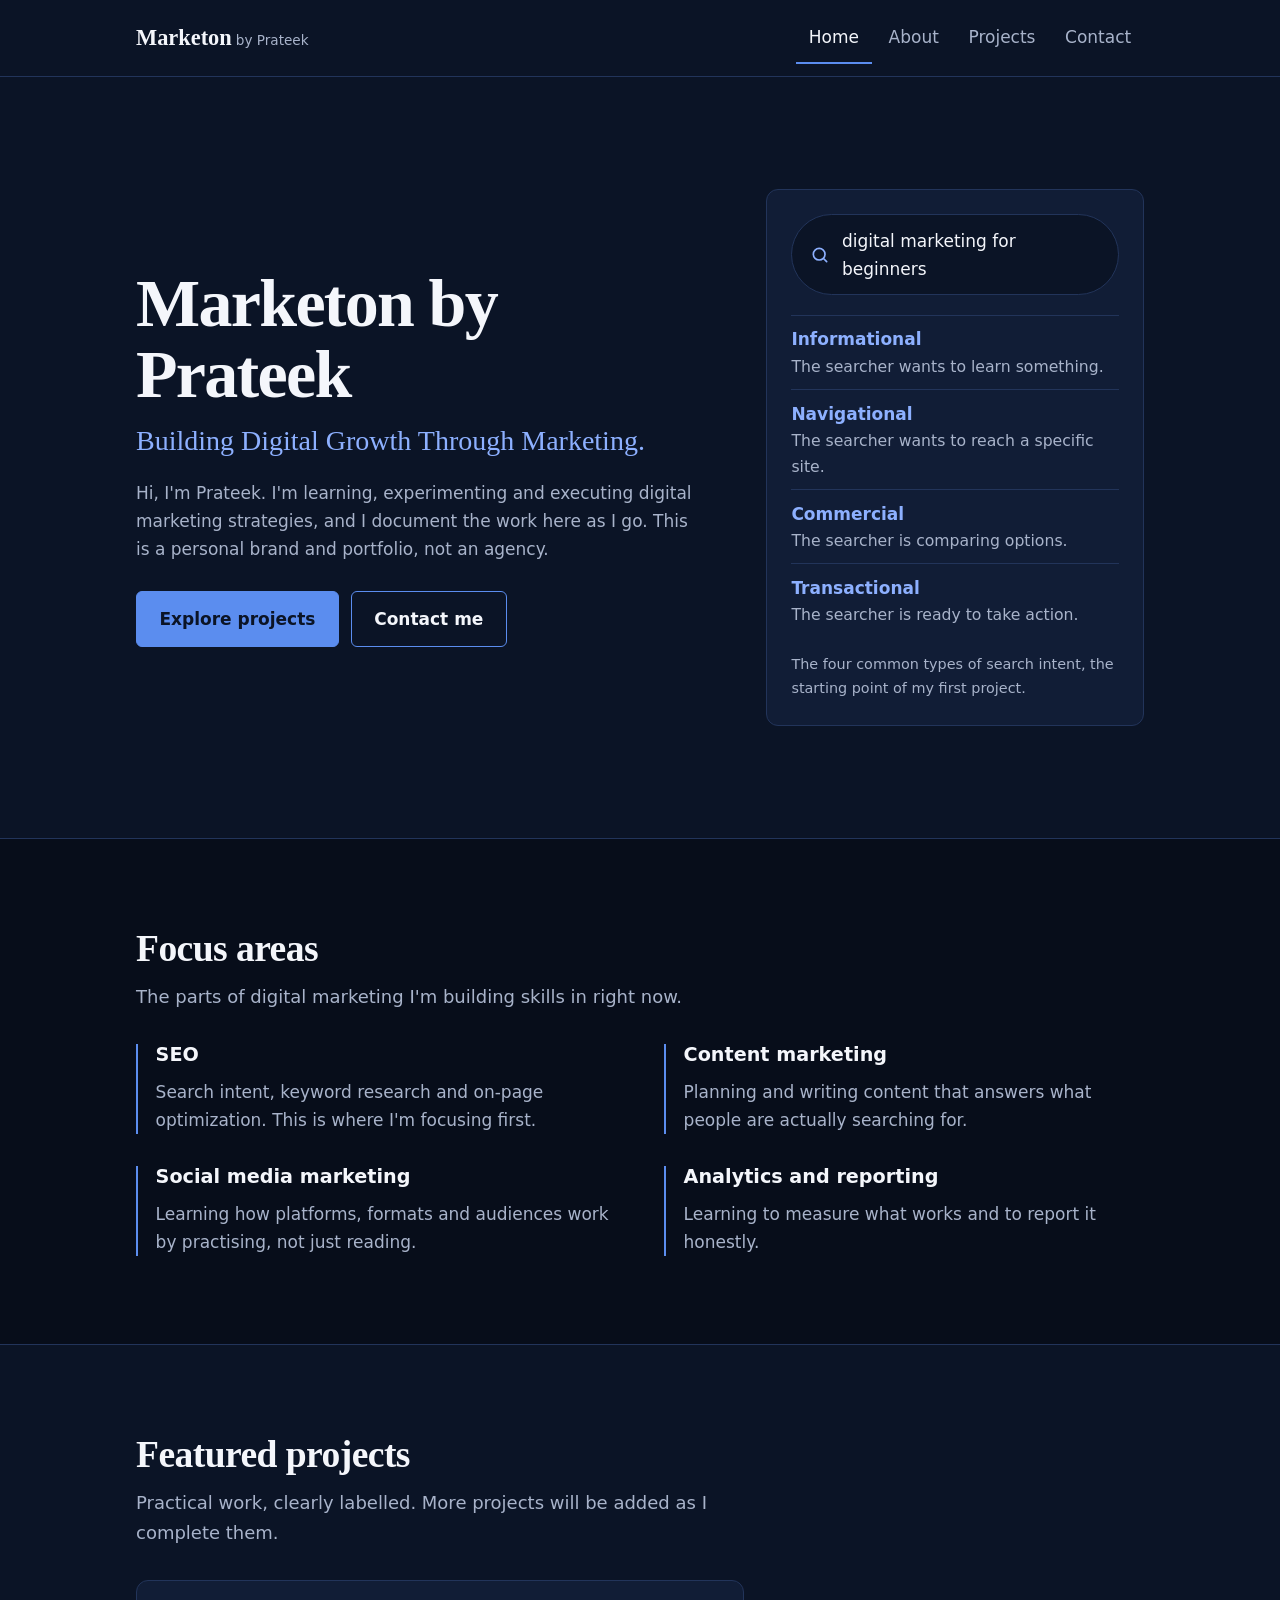
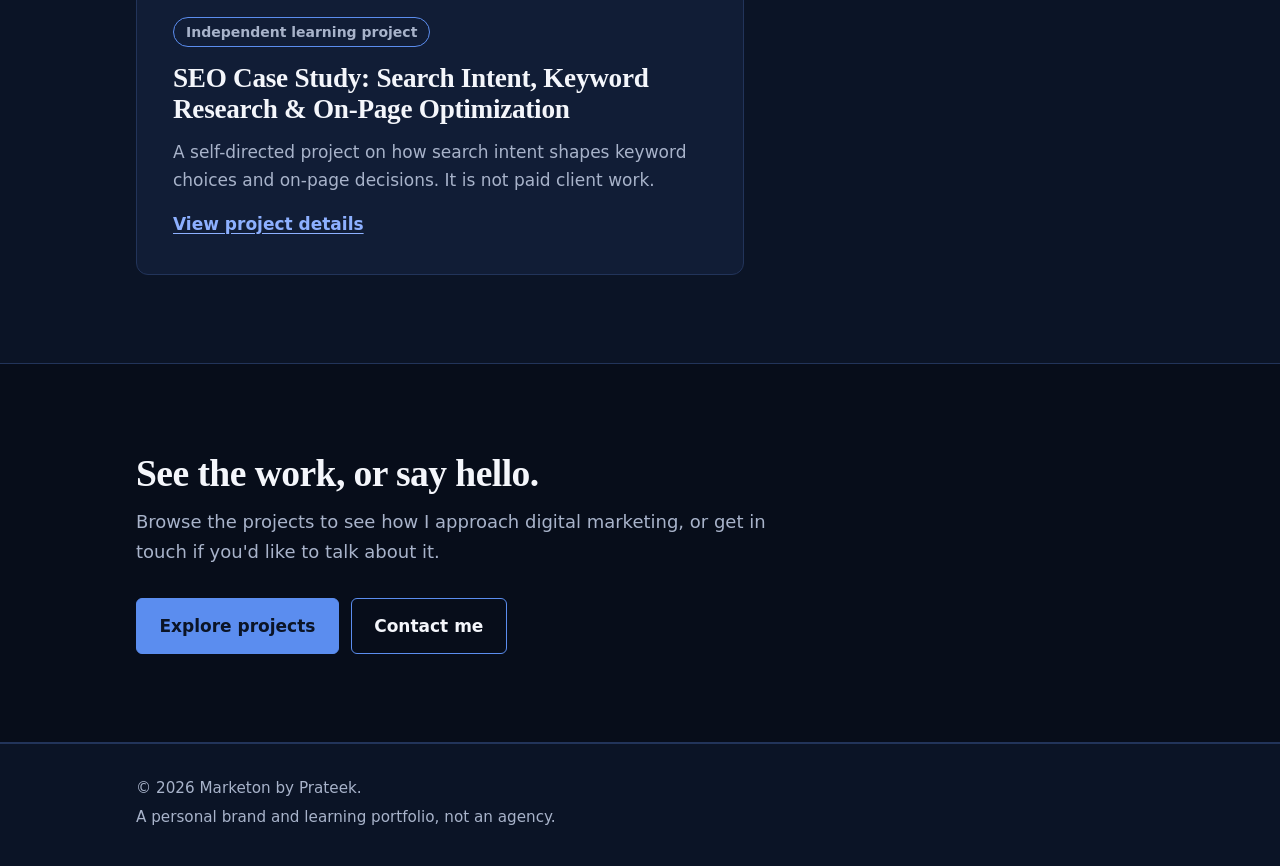
==== index.html @ 0f586333 "Add files via upload" ====
<!DOCTYPE html>
<html lang="en">
<head>
  <meta charset="utf-8">
  <meta name="viewport" content="width=device-width, initial-scale=1">
  <title>Marketon by Prateek | Digital Marketing Portfolio</title>
  <meta name="description" content="Personal digital marketing portfolio of Prateek. Learning, experimenting and executing digital marketing strategies, starting with SEO.">
  <meta name="theme-color" content="#0b1426">
  <meta property="og:type" content="website">
  <meta property="og:title" content="Marketon by Prateek | Digital Marketing Portfolio">
  <meta property="og:description" content="Building Digital Growth Through Marketing. Learning, experimenting and executing digital marketing strategies.">
  <link rel="icon" href="favicon.svg" type="image/svg+xml">
  <link rel="stylesheet" href="style.css">
  <script src="main.js" defer></script>
</head>
<body>
  <a class="skip-link" href="#main">Skip to main content</a>

  <header class="site-header">
    <div class="wrap site-header-inner">
      <a class="brand" href="index.html">Marketon<span>by Prateek</span></a>
      <nav class="site-nav" aria-label="Main">
        <ul>
          <li><a href="index.html" aria-current="page">Home</a></li>
          <li><a href="about.html">About</a></li>
          <li><a href="projects.html">Projects</a></li>
          <li><a href="contact.html">Contact</a></li>
        </ul>
      </nav>
    </div>
  </header>

  <main id="main" tabindex="-1">

    <!-- Hero -->
    <section class="hero" aria-labelledby="hero-title">
      <div class="wrap hero-grid">
        <div>
          <h1 id="hero-title">Marketon by Prateek</h1>
          <p class="hero-tagline">Building Digital Growth Through Marketing.</p>
          <p class="hero-text">Hi, I'm Prateek. I'm learning, experimenting and executing digital marketing strategies, and I document the work here as I go. This is a personal brand and portfolio, not an agency.</p>
          <div class="button-row">
            <a class="btn btn-primary" href="projects.html">Explore projects</a>
            <a class="btn btn-ghost" href="contact.html">Contact me</a>
          </div>
        </div>

        <figure class="intent-figure">
          <div class="search-bar">
            <svg width="20" height="20" viewBox="0 0 24 24" fill="none" stroke="currentColor" stroke-width="2" stroke-linecap="round" aria-hidden="true"><circle cx="11" cy="11" r="7"/><path d="m20 20-3.5-3.5"/></svg>
            <span>digital marketing for beginners</span>
          </div>
          <dl class="intent-list">
            <div><dt>Informational</dt><dd>The searcher wants to learn something.</dd></div>
            <div><dt>Navigational</dt><dd>The searcher wants to reach a specific site.</dd></div>
            <div><dt>Commercial</dt><dd>The searcher is comparing options.</dd></div>
            <div><dt>Transactional</dt><dd>The searcher is ready to take action.</dd></div>
          </dl>
          <figcaption>The four common types of search intent, the starting point of my first project.</figcaption>
        </figure>
      </div>
    </section>

    <!-- Focus areas -->
    <section class="section-deep" aria-labelledby="focus-title">
      <div class="wrap">
        <h2 id="focus-title">Focus areas</h2>
        <p class="section-intro">The parts of digital marketing I'm building skills in right now.</p>
        <ul class="focus-list">
          <li>
            <h3>SEO</h3>
            <p>Search intent, keyword research and on-page optimization. This is where I'm focusing first.</p>
          </li>
          <li>
            <h3>Content marketing</h3>
            <p>Planning and writing content that answers what people are actually searching for.</p>
          </li>
          <li>
            <h3>Social media marketing</h3>
            <p>Learning how platforms, formats and audiences work by practising, not just reading.</p>
          </li>
          <li>
            <h3>Analytics and reporting</h3>
            <p>Learning to measure what works and to report it honestly.</p>
          </li>
        </ul>
      </div>
    </section>

    <!-- Featured projects -->
    <section class="section" aria-labelledby="featured-title">
      <div class="wrap">
        <h2 id="featured-title">Featured projects</h2>
        <p class="section-intro">Practical work, clearly labelled. More projects will be added as I complete them.</p>
        <div class="project-grid project-grid-single">
          <article class="project">
            <p class="badge">Independent learning project</p>
            <h3>SEO Case Study: Search Intent, Keyword Research &amp; On-Page Optimization</h3>
            <p>A self-directed project on how search intent shapes keyword choices and on-page decisions. It is not paid client work.</p>
            <a class="text-link" href="projects.html#seo-case-study">View project details</a>
          </article>
        </div>
      </div>
    </section>

    <!-- Call to action -->
    <section class="section-deep" aria-labelledby="cta-title">
      <div class="wrap cta-block">
        <h2 id="cta-title">See the work, or say hello.</h2>
        <p class="section-intro">Browse the projects to see how I approach digital marketing, or get in touch if you'd like to talk about it.</p>
        <div class="button-row">
          <a class="btn btn-primary" href="projects.html">Explore projects</a>
          <a class="btn btn-ghost" href="contact.html">Contact me</a>
        </div>
      </div>
    </section>

  </main>

  <footer class="site-footer">
    <div class="wrap">
      <p>&copy; <span id="year">2026</span> Marketon by Prateek.</p>
      <p>A personal brand and learning portfolio, not an agency.</p>
    </div>
  </footer>
</body>
</html>
---- style.css ----
/* ==========================================================================
   Marketon by Prateek - main stylesheet
   Sections: 1 Tokens, 2 Base, 3 Layout, 4 Header, 5 Buttons, 6 Hero,
             7 Focus list, 8 Projects, 9 Text pages, 10 Contact, 11 Footer
   Edit the colours and fonts in section 1 to restyle the whole site.
   ========================================================================== */

/* 1. Tokens ---------------------------------------------------------------- */
:root {
  --bg: #0b1426;          /* page background (dark navy) */
  --bg-deep: #070d1a;     /* deeper navy for alternate sections */
  --bg-raised: #111d36;   /* panels and cards */
  --line: #22345a;        /* borders and dividers */
  --text: #f4f6fb;        /* main text (near white) */
  --muted: #a8b3ca;       /* secondary text */
  --blue: #5b8def;        /* accent: buttons, rules */
  --blue-soft: #8db0ff;   /* accent: links and small text on navy */

  --font-display: "Iowan Old Style", "Palatino Linotype", Palatino, Georgia, serif;
  --font-body: system-ui, -apple-system, "Segoe UI", Roboto, "Helvetica Neue", Arial, sans-serif;

  --radius-s: 6px;
  --radius-m: 12px;
  --wrap: 68rem;

  color-scheme: dark;
}

/* 2. Base ------------------------------------------------------------------ */
*,
*::before,
*::after {
  box-sizing: border-box;
}

html {
  -webkit-text-size-adjust: 100%;
  scroll-behavior: smooth;
}

body {
  margin: 0;
  background: var(--bg);
  color: var(--text);
  font-family: var(--font-body);
  font-size: 1.0625rem;
  line-height: 1.65;
}

img,
svg {
  display: block;
  max-width: 100%;
}

h1,
h2,
h3 {
  margin: 0 0 0.75rem;
  line-height: 1.15;
  font-weight: 700;
}

h1,
h2 {
  font-family: var(--font-display);
  letter-spacing: -0.015em;
}

h1 {
  font-size: clamp(2.5rem, 7vw, 4.25rem);
  line-height: 1.05;
  letter-spacing: -0.025em;
}

h2 {
  font-size: clamp(1.7rem, 3.6vw, 2.35rem);
}

h3 {
  font-size: 1.2rem;
}

p {
  margin: 0 0 1rem;
  max-width: 40rem;
}

a {
  color: var(--blue-soft);
  text-underline-offset: 0.2em;
}

a:hover {
  color: var(--text);
}

:focus-visible {
  outline: 3px solid var(--blue-soft);
  outline-offset: 3px;
  border-radius: 2px;
}

.skip-link {
  position: absolute;
  left: 1rem;
  top: -4rem;
  z-index: 10;
  padding: 0.6rem 1rem;
  background: var(--text);
  color: var(--bg);
  font-weight: 600;
  border-radius: var(--radius-s);
}

.skip-link:focus {
  top: 1rem;
}

/* 3. Layout ---------------------------------------------------------------- */
.wrap {
  width: 100%;
  max-width: var(--wrap);
  margin-inline: auto;
  padding-inline: clamp(1.25rem, 5vw, 2.5rem);
}

.section {
  padding-block: clamp(3rem, 8vw, 5.5rem);
}

.section-deep {
  padding-block: clamp(3rem, 8vw, 5.5rem);
  background: var(--bg-deep);
  border-block: 1px solid var(--line);
}

.section-intro {
  color: var(--muted);
  font-size: 1.125rem;
  margin-bottom: 2rem;
}

/* 4. Header ---------------------------------------------------------------- */
.site-header {
  background: var(--bg);
  border-bottom: 1px solid var(--line);
}

.site-header-inner {
  display: flex;
  flex-wrap: wrap;
  align-items: center;
  justify-content: space-between;
  gap: 0.25rem 1.5rem;
  padding-block: 0.75rem;
}

.brand {
  font-family: var(--font-display);
  font-size: 1.4rem;
  font-weight: 700;
  color: var(--text);
  text-decoration: none;
}

.brand span {
  font-family: var(--font-body);
  font-size: 0.85rem;
  font-weight: 400;
  color: var(--muted);
  margin-left: 0.25rem;
}

.site-nav ul {
  display: flex;
  flex-wrap: wrap;
  gap: 0.25rem;
  margin: 0;
  padding: 0;
  list-style: none;
}

.site-nav a {
  display: block;
  padding: 0.7rem 0.8rem;
  color: var(--muted);
  text-decoration: none;
  border-bottom: 2px solid transparent;
}

.site-nav a:hover {
  color: var(--text);
}

.site-nav a[aria-current="page"] {
  color: var(--text);
  border-bottom-color: var(--blue);
}

/* 5. Buttons --------------------------------------------------------------- */
.button-row {
  display: flex;
  flex-wrap: wrap;
  gap: 0.75rem;
  margin-top: 1.75rem;
}

.btn {
  display: inline-block;
  padding: 0.8rem 1.4rem;
  border: 1px solid var(--blue);
  border-radius: var(--radius-s);
  font-weight: 600;
  text-decoration: none;
  transition: background-color 0.15s ease, color 0.15s ease;
}

.btn-primary {
  background: var(--blue);
  color: var(--bg);
}

.btn-primary:hover {
  background: var(--blue-soft);
  color: var(--bg);
}

.btn-ghost {
  background: transparent;
  color: var(--text);
}

.btn-ghost:hover {
  background: var(--bg-raised);
  color: var(--text);
}

/* 6. Hero ------------------------------------------------------------------ */
.hero {
  padding-block: clamp(3.5rem, 10vw, 7rem);
}

.hero-grid {
  display: grid;
  gap: 3rem;
  align-items: center;
}

.hero-tagline {
  font-family: var(--font-display);
  font-size: clamp(1.3rem, 3vw, 1.75rem);
  line-height: 1.3;
  color: var(--blue-soft);
  margin-bottom: 1.25rem;
}

.hero-text {
  color: var(--muted);
}

.intent-figure {
  margin: 0;
  padding: 1.5rem;
  background: var(--bg-raised);
  border: 1px solid var(--line);
  border-radius: var(--radius-m);
}

.search-bar {
  display: flex;
  align-items: center;
  gap: 0.75rem;
  padding: 0.7rem 1.1rem;
  background: var(--bg);
  border: 1px solid var(--line);
  border-radius: 999px;
  color: var(--text);
}

.search-bar svg {
  flex: none;
  color: var(--blue-soft);
}

.intent-list {
  margin: 1.25rem 0 0;
}

.intent-list div {
  padding-block: 0.6rem;
  border-top: 1px solid var(--line);
}

.intent-list dt {
  font-weight: 600;
  color: var(--blue-soft);
}

.intent-list dd {
  margin: 0;
  color: var(--muted);
  font-size: 0.98rem;
}

.intent-figure figcaption {
  margin-top: 1rem;
  color: var(--muted);
  font-size: 0.9rem;
}

/* 7. Focus list ------------------------------------------------------------ */
.focus-list {
  display: grid;
  gap: 2rem 3rem;
  margin: 0;
  padding: 0;
  list-style: none;
}

.focus-list li {
  padding-left: 1.1rem;
  border-left: 2px solid var(--blue);
}

.focus-list p {
  margin: 0;
  color: var(--muted);
}

/* 8. Projects -------------------------------------------------------------- */
.project-grid {
  display: grid;
  gap: 1.5rem;
  grid-template-columns: repeat(auto-fill, minmax(min(100%, 24rem), 1fr));
}

.project-grid-single {
  grid-template-columns: minmax(0, 38rem);
}

.project {
  padding: clamp(1.5rem, 4vw, 2.25rem);
  background: var(--bg-raised);
  border: 1px solid var(--line);
  border-radius: var(--radius-m);
}

.project p {
  color: var(--muted);
}

.project-empty {
  display: flex;
  flex-direction: column;
  justify-content: center;
  background: transparent;
  border-style: dashed;
}

.badge {
  display: inline-block;
  margin-bottom: 1rem;
  padding: 0.15rem 0.75rem;
  border: 1px solid var(--blue);
  border-radius: 999px;
  color: var(--blue-soft);
  font-size: 0.875rem;
  font-weight: 600;
}

.project h3,
.project h2 {
  font-family: var(--font-display);
  font-size: clamp(1.35rem, 3vw, 1.7rem);
  letter-spacing: -0.01em;
}

.project-note {
  padding: 0.75rem 1rem;
  background: var(--bg);
  border-left: 3px solid var(--blue);
  border-radius: var(--radius-s);
  color: var(--text);
}

.project-subheading {
  margin: 1.5rem 0 0.5rem;
  font-size: 1rem;
  font-weight: 600;
  color: var(--text);
}

.project-list {
  margin: 0 0 1.25rem;
  padding-left: 1.2rem;
  color: var(--muted);
}

.project-list li {
  margin-bottom: 0.4rem;
}

.tag-list {
  display: flex;
  flex-wrap: wrap;
  gap: 0.5rem;
  margin: 0 0 1.25rem;
  padding: 0;
  list-style: none;
}

.tag-list li {
  padding: 0.15rem 0.7rem;
  background: var(--bg);
  border: 1px solid var(--line);
  border-radius: var(--radius-s);
  color: var(--muted);
  font-size: 0.875rem;
}

.text-link {
  font-weight: 600;
}

.cta-block h2 {
  max-width: 34rem;
}

/* 9. Text pages (About, Projects, Contact) --------------------------------- */
.page-head {
  padding-block: clamp(3rem, 8vw, 5rem) 0;
}

.page-head h1 {
  font-size: clamp(2.25rem, 6vw, 3.5rem);
}

.page-head p {
  color: var(--muted);
  font-size: 1.15rem;
}

.principles {
  display: grid;
  gap: 2rem 3rem;
  margin: 0;
  padding: 0;
  list-style: none;
}

.principles li {
  padding-top: 1rem;
  border-top: 2px solid var(--blue);
}

.principles p {
  margin: 0;
  color: var(--muted);
}

.prose p {
  color: var(--muted);
}

/* 10. Contact -------------------------------------------------------------- */
.contact-list {
  display: grid;
  gap: 1rem;
  margin: 0;
  padding: 0;
  list-style: none;
  max-width: 34rem;
}

.contact-list li {
  display: flex;
  flex-wrap: wrap;
  justify-content: space-between;
  gap: 0.25rem 1rem;
  padding: 1rem 1.25rem;
  background: var(--bg-raised);
  border: 1px solid var(--line);
  border-radius: var(--radius-s);
}

.contact-label {
  font-weight: 600;
}

.placeholder-note {
  padding: 0.75rem 1rem;
  background: var(--bg-raised);
  border-left: 3px solid var(--blue);
  border-radius: var(--radius-s);
  color: var(--muted);
  font-size: 0.95rem;
}

/* 11. Footer --------------------------------------------------------------- */
.site-footer {
  padding-block: 2rem;
  border-top: 1px solid var(--line);
  color: var(--muted);
  font-size: 0.95rem;
}

.site-footer p {
  margin: 0 0 0.25rem;
  max-width: none;
}

/* Larger screens ----------------------------------------------------------- */
@media (min-width: 40rem) {
  .focus-list,
  .principles {
    grid-template-columns: repeat(2, 1fr);
  }
}

@media (min-width: 56rem) {
  .hero-grid {
    grid-template-columns: 1.2fr 0.8fr;
    gap: 4rem;
  }

  .principles {
    grid-template-columns: repeat(3, 1fr);
  }
}

/* Respect reduced-motion settings ------------------------------------------ */
@media (prefers-reduced-motion: reduce) {
  html {
    scroll-behavior: auto;
  }

  .btn {
    transition: none;
  }
}
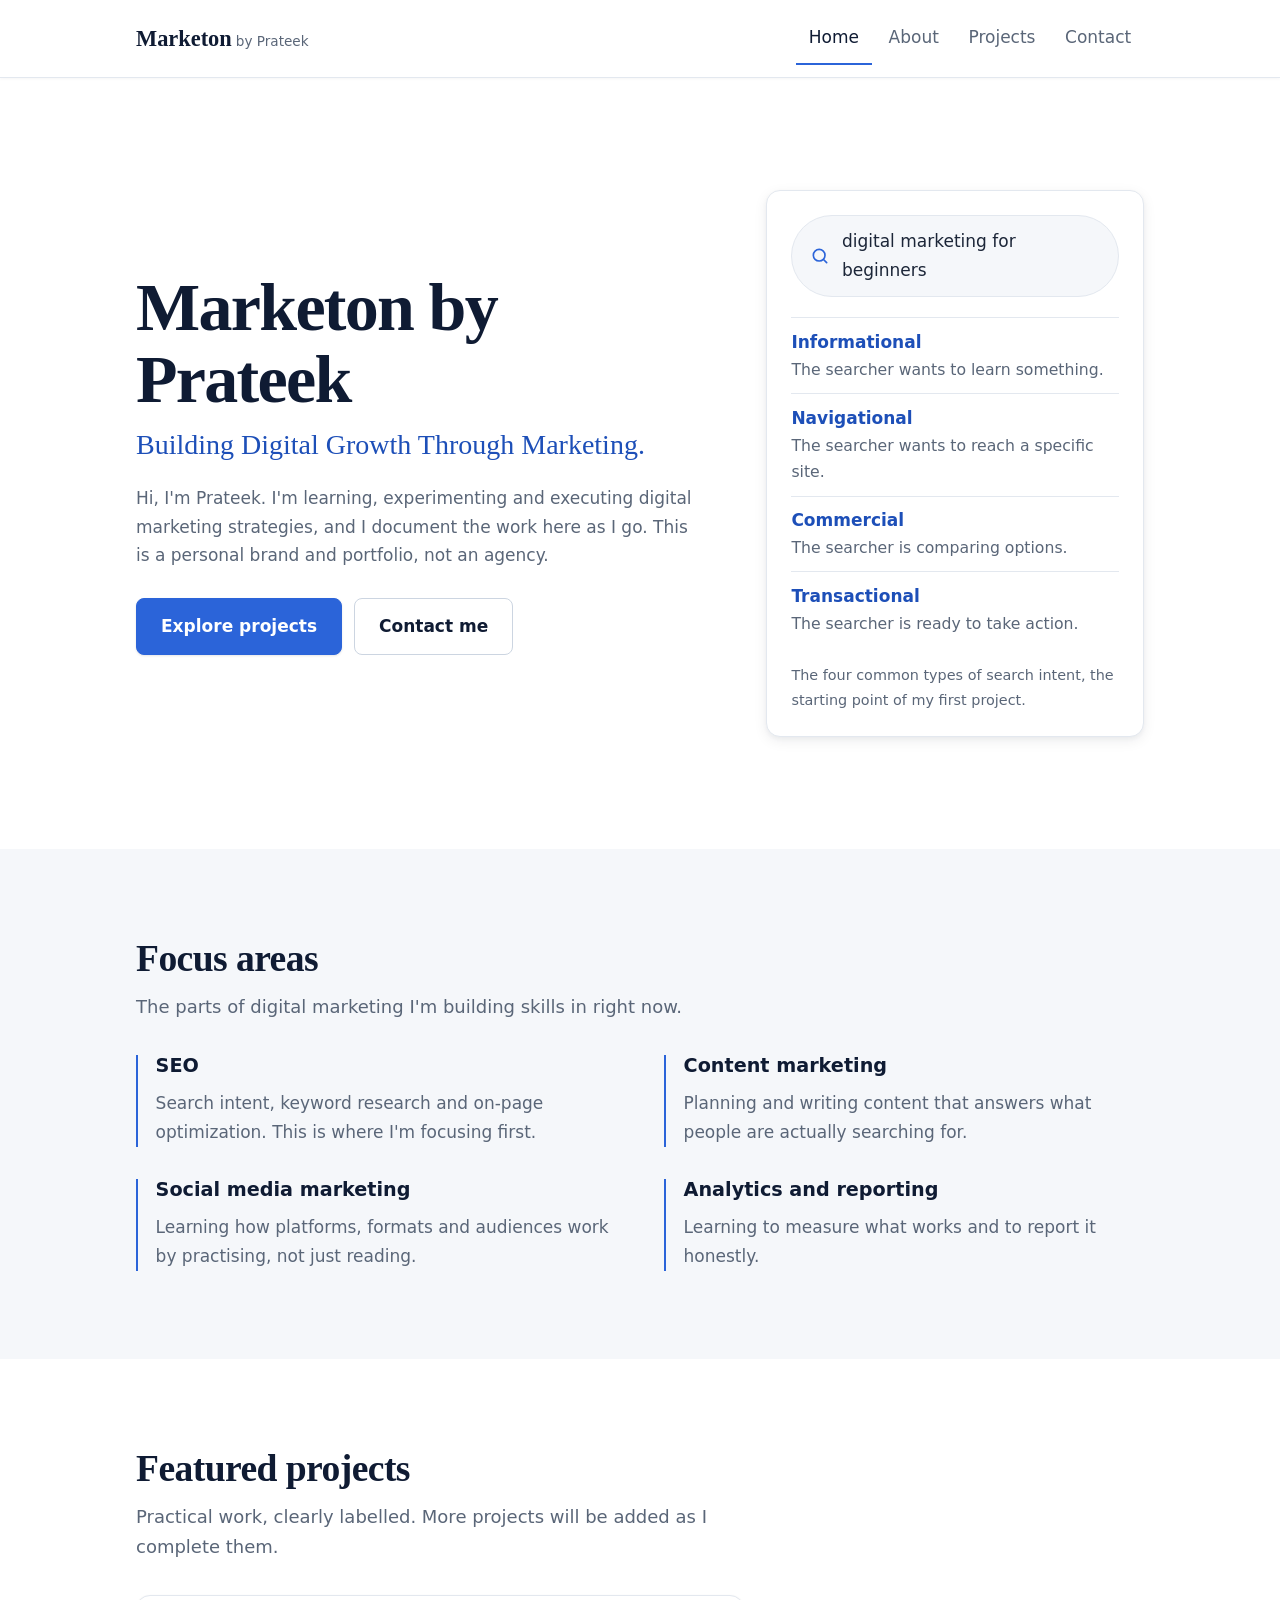
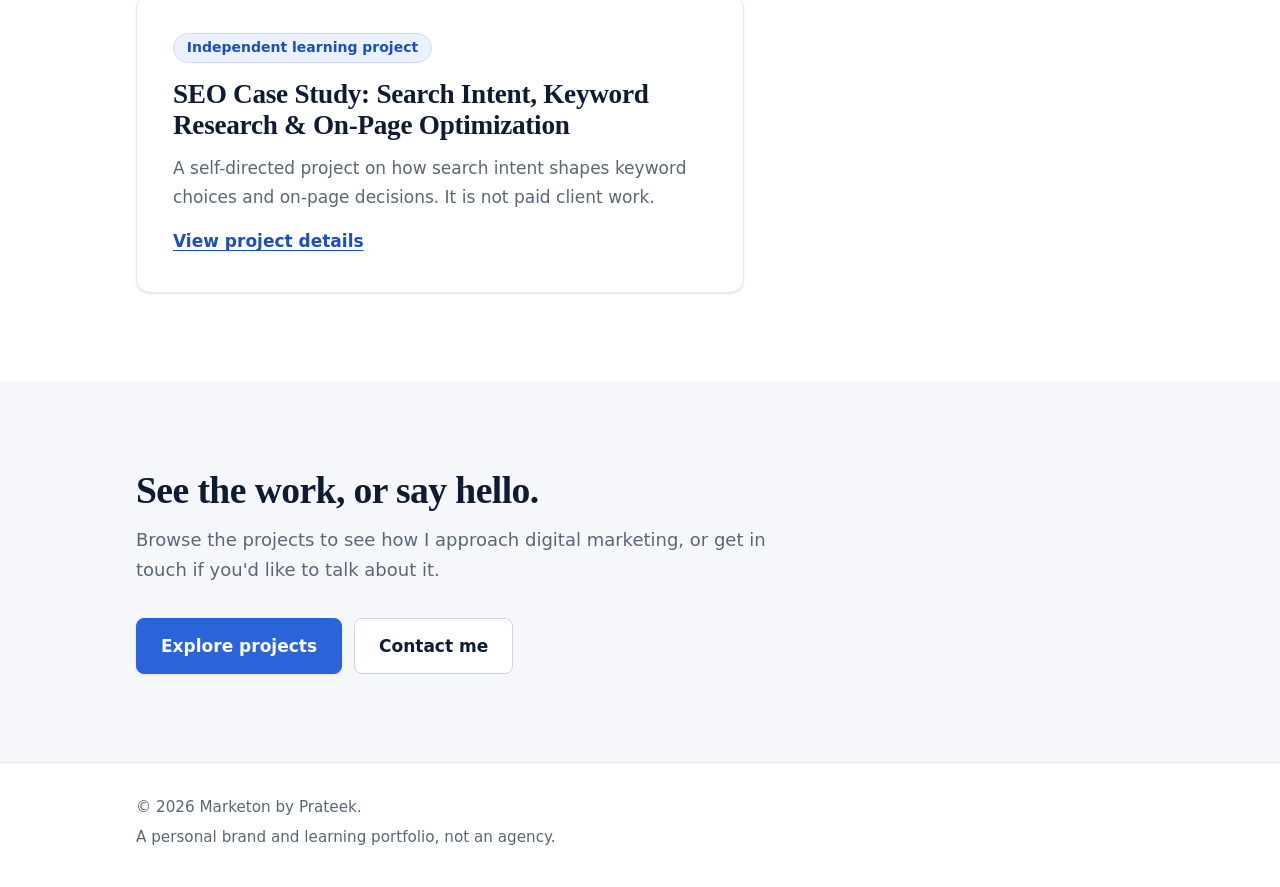
==== commit dd313c11: "Integrate Google Tag Manager into index.html Added Google Tag Manager scripts for tracking." ====
--- a/index.html
+++ b/index.html
@@ -11,7 +11,14 @@
   <meta property="og:description" content="Building Digital Growth Through Marketing. Learning, experimenting and executing digital marketing strategies.">
   <link rel="icon" href="favicon.svg" type="image/svg+xml">
   <link rel="stylesheet" href="style.css">
-  <script src="main.js" defer></script>
+  <script src="main.js" defer></script> 
+  <link rel="canonical" href="https://marketonbyprateek.github.io/Marketon-/" />
+<script async src="https://www.googletagmanager.com/gtm.js?id=G-PDJHN8052L"></script>
+<script>
+  window.dataLayer = window.dataLayer || [];
+  function gtag(){dataLayer.push(arguments);}
+  gtag('js', new Date());
+</script> 
 </head>
 <body>
   <a class="skip-link" href="#main">Skip to main content</a>
--- a/style.css
+++ b/style.css
@@ -1,5 +1,5 @@
 /* ==========================================================================
-   Marketon by Prateek - main stylesheet
+   Marketon by Prateek - main stylesheet (white theme)
    Sections: 1 Tokens, 2 Base, 3 Layout, 4 Header, 5 Buttons, 6 Hero,
              7 Focus list, 8 Projects, 9 Text pages, 10 Contact, 11 Footer
    Edit the colours and fonts in section 1 to restyle the whole site.
@@ -7,23 +7,28 @@
 
 /* 1. Tokens ---------------------------------------------------------------- */
 :root {
-  --bg: #0b1426;          /* page background (dark navy) */
-  --bg-deep: #070d1a;     /* deeper navy for alternate sections */
-  --bg-raised: #111d36;   /* panels and cards */
-  --line: #22345a;        /* borders and dividers */
-  --text: #f4f6fb;        /* main text (near white) */
-  --muted: #a8b3ca;       /* secondary text */
-  --blue: #5b8def;        /* accent: buttons, rules */
-  --blue-soft: #8db0ff;   /* accent: links and small text on navy */
+  --bg: #ffffff;           /* page background (pure white) */
+  --bg-soft: #f5f7fa;      /* light grey section backgrounds */
+  --line: #e3e8ef;         /* subtle borders and dividers */
+  --line-strong: #ccd5e1;  /* slightly stronger borders (ghost buttons) */
+  --text: #1c2638;         /* main text (dark charcoal navy) */
+  --heading: #0f1b33;      /* headings (deep navy) */
+  --muted: #5a6678;        /* secondary text */
+  --blue: #2b64d9;         /* accent: buttons, rules */
+  --blue-dark: #1d4fb8;    /* accent: links, hover states */
+  --blue-tint: #eaf1ff;    /* very light blue for badges */
+
+  --shadow-s: 0 1px 2px rgba(16, 24, 40, 0.05), 0 1px 3px rgba(16, 24, 40, 0.06);
+  --shadow-m: 0 4px 14px rgba(16, 24, 40, 0.07), 0 2px 4px rgba(16, 24, 40, 0.04);
 
   --font-display: "Iowan Old Style", "Palatino Linotype", Palatino, Georgia, serif;
   --font-body: system-ui, -apple-system, "Segoe UI", Roboto, "Helvetica Neue", Arial, sans-serif;
 
-  --radius-s: 6px;
-  --radius-m: 12px;
+  --radius-s: 8px;
+  --radius-m: 14px;
   --wrap: 68rem;
 
-  color-scheme: dark;
+  color-scheme: light;
 }
 
 /* 2. Base ------------------------------------------------------------------ */
@@ -44,7 +49,8 @@
   color: var(--text);
   font-family: var(--font-body);
   font-size: 1.0625rem;
-  line-height: 1.65;
+  line-height: 1.7;
+  -webkit-font-smoothing: antialiased;
 }
 
 img,
@@ -57,6 +63,7 @@
 h2,
 h3 {
   margin: 0 0 0.75rem;
+  color: var(--heading);
   line-height: 1.15;
   font-weight: 700;
 }
@@ -87,16 +94,16 @@
 }
 
 a {
-  color: var(--blue-soft);
+  color: var(--blue-dark);
   text-underline-offset: 0.2em;
 }
 
 a:hover {
-  color: var(--text);
+  color: var(--blue);
 }
 
 :focus-visible {
-  outline: 3px solid var(--blue-soft);
+  outline: 3px solid var(--blue);
   outline-offset: 3px;
   border-radius: 2px;
 }
@@ -107,14 +114,15 @@
   top: -4rem;
   z-index: 10;
   padding: 0.6rem 1rem;
-  background: var(--text);
-  color: var(--bg);
+  background: var(--heading);
+  color: #ffffff;
   font-weight: 600;
   border-radius: var(--radius-s);
 }
 
 .skip-link:focus {
   top: 1rem;
+  color: #ffffff;
 }
 
 /* 3. Layout ---------------------------------------------------------------- */
@@ -131,8 +139,7 @@
 
 .section-deep {
   padding-block: clamp(3rem, 8vw, 5.5rem);
-  background: var(--bg-deep);
-  border-block: 1px solid var(--line);
+  background: var(--bg-soft);
 }
 
 .section-intro {
@@ -145,6 +152,7 @@
 .site-header {
   background: var(--bg);
   border-bottom: 1px solid var(--line);
+  box-shadow: 0 1px 3px rgba(16, 24, 40, 0.04);
 }
 
 .site-header-inner {
@@ -160,8 +168,12 @@
   font-family: var(--font-display);
   font-size: 1.4rem;
   font-weight: 700;
-  color: var(--text);
+  color: var(--heading);
   text-decoration: none;
+}
+
+.brand:hover {
+  color: var(--heading);
 }
 
 .brand span {
@@ -185,16 +197,19 @@
   display: block;
   padding: 0.7rem 0.8rem;
   color: var(--muted);
+  font-weight: 500;
   text-decoration: none;
   border-bottom: 2px solid transparent;
+  transition: color 0.15s ease, border-color 0.15s ease;
 }
 
 .site-nav a:hover {
-  color: var(--text);
+  color: var(--heading);
+  border-bottom-color: var(--line-strong);
 }
 
 .site-nav a[aria-current="page"] {
-  color: var(--text);
+  color: var(--heading);
   border-bottom-color: var(--blue);
 }
 
@@ -208,32 +223,38 @@
 
 .btn {
   display: inline-block;
-  padding: 0.8rem 1.4rem;
+  padding: 0.8rem 1.5rem;
   border: 1px solid var(--blue);
   border-radius: var(--radius-s);
   font-weight: 600;
   text-decoration: none;
-  transition: background-color 0.15s ease, color 0.15s ease;
+  transition: background-color 0.15s ease, color 0.15s ease,
+    border-color 0.15s ease, box-shadow 0.15s ease;
 }
 
 .btn-primary {
   background: var(--blue);
-  color: var(--bg);
+  color: #ffffff;
+  box-shadow: var(--shadow-s);
 }
 
 .btn-primary:hover {
-  background: var(--blue-soft);
-  color: var(--bg);
+  background: var(--blue-dark);
+  border-color: var(--blue-dark);
+  color: #ffffff;
+  box-shadow: var(--shadow-m);
 }
 
 .btn-ghost {
-  background: transparent;
-  color: var(--text);
+  background: var(--bg);
+  border-color: var(--line-strong);
+  color: var(--heading);
 }
 
 .btn-ghost:hover {
-  background: var(--bg-raised);
-  color: var(--text);
+  background: var(--blue-tint);
+  border-color: var(--blue);
+  color: var(--blue-dark);
 }
 
 /* 6. Hero ------------------------------------------------------------------ */
@@ -251,7 +272,7 @@
   font-family: var(--font-display);
   font-size: clamp(1.3rem, 3vw, 1.75rem);
   line-height: 1.3;
-  color: var(--blue-soft);
+  color: var(--blue-dark);
   margin-bottom: 1.25rem;
 }
 
@@ -262,9 +283,10 @@
 .intent-figure {
   margin: 0;
   padding: 1.5rem;
-  background: var(--bg-raised);
+  background: var(--bg);
   border: 1px solid var(--line);
   border-radius: var(--radius-m);
+  box-shadow: var(--shadow-m);
 }
 
 .search-bar {
@@ -272,7 +294,7 @@
   align-items: center;
   gap: 0.75rem;
   padding: 0.7rem 1.1rem;
-  background: var(--bg);
+  background: var(--bg-soft);
   border: 1px solid var(--line);
   border-radius: 999px;
   color: var(--text);
@@ -280,7 +302,7 @@
 
 .search-bar svg {
   flex: none;
-  color: var(--blue-soft);
+  color: var(--blue);
 }
 
 .intent-list {
@@ -294,7 +316,7 @@
 
 .intent-list dt {
   font-weight: 600;
-  color: var(--blue-soft);
+  color: var(--blue-dark);
 }
 
 .intent-list dd {
@@ -341,9 +363,16 @@
 
 .project {
   padding: clamp(1.5rem, 4vw, 2.25rem);
-  background: var(--bg-raised);
+  background: var(--bg);
   border: 1px solid var(--line);
   border-radius: var(--radius-m);
+  box-shadow: var(--shadow-s);
+  transition: box-shadow 0.2s ease, border-color 0.2s ease;
+}
+
+.project:hover {
+  border-color: var(--line-strong);
+  box-shadow: var(--shadow-m);
 }
 
 .project p {
@@ -354,17 +383,25 @@
   display: flex;
   flex-direction: column;
   justify-content: center;
-  background: transparent;
+  background: var(--bg-soft);
   border-style: dashed;
-}
-
+  box-shadow: none;
+}
+
+.project-empty:hover {
+  border-color: var(--line);
+  box-shadow: none;
+}
+
+.project .badge,
 .badge {
   display: inline-block;
   margin-bottom: 1rem;
-  padding: 0.15rem 0.75rem;
-  border: 1px solid var(--blue);
+  padding: 0.15rem 0.8rem;
+  background: var(--blue-tint);
+  border: 1px solid #cddcfb;
   border-radius: 999px;
-  color: var(--blue-soft);
+  color: var(--blue-dark);
   font-size: 0.875rem;
   font-weight: 600;
 }
@@ -376,9 +413,10 @@
   letter-spacing: -0.01em;
 }
 
+.project .project-note,
 .project-note {
   padding: 0.75rem 1rem;
-  background: var(--bg);
+  background: var(--bg-soft);
   border-left: 3px solid var(--blue);
   border-radius: var(--radius-s);
   color: var(--text);
@@ -388,7 +426,7 @@
   margin: 1.5rem 0 0.5rem;
   font-size: 1rem;
   font-weight: 600;
-  color: var(--text);
+  color: var(--heading);
 }
 
 .project-list {
@@ -412,7 +450,7 @@
 
 .tag-list li {
   padding: 0.15rem 0.7rem;
-  background: var(--bg);
+  background: var(--bg-soft);
   border: 1px solid var(--line);
   border-radius: var(--radius-s);
   color: var(--muted);
@@ -479,18 +517,20 @@
   justify-content: space-between;
   gap: 0.25rem 1rem;
   padding: 1rem 1.25rem;
-  background: var(--bg-raised);
+  background: var(--bg);
   border: 1px solid var(--line);
   border-radius: var(--radius-s);
+  box-shadow: var(--shadow-s);
 }
 
 .contact-label {
   font-weight: 600;
+  color: var(--heading);
 }
 
 .placeholder-note {
   padding: 0.75rem 1rem;
-  background: var(--bg-raised);
+  background: var(--bg-soft);
   border-left: 3px solid var(--blue);
   border-radius: var(--radius-s);
   color: var(--muted);
@@ -500,6 +540,7 @@
 /* 11. Footer --------------------------------------------------------------- */
 .site-footer {
   padding-block: 2rem;
+  background: var(--bg);
   border-top: 1px solid var(--line);
   color: var(--muted);
   font-size: 0.95rem;
@@ -535,7 +576,9 @@
     scroll-behavior: auto;
   }
 
-  .btn {
+  .btn,
+  .project,
+  .site-nav a {
     transition: none;
   }
 }
